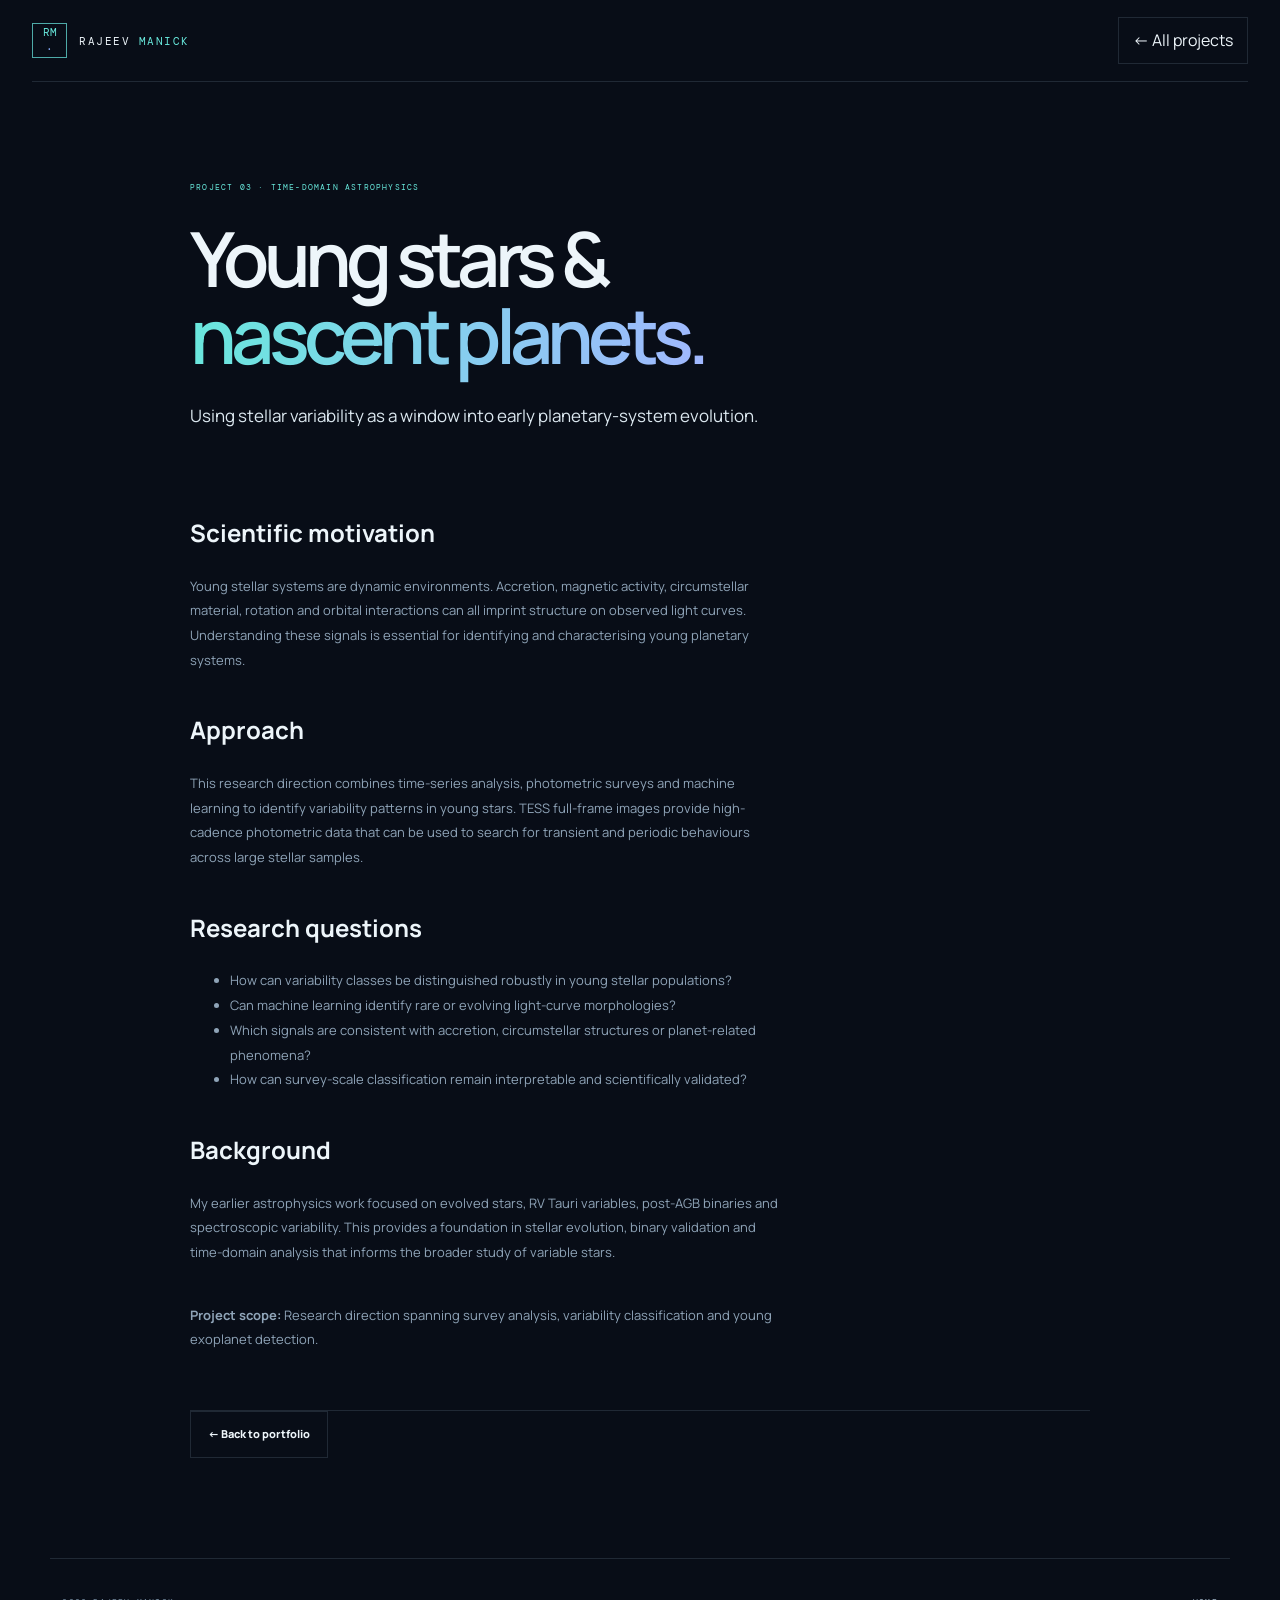
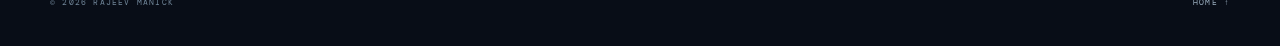
==== projects/young-stars.html @ 3d9db529 "Add files via upload" ====
<!doctype html><html lang="en"><head><meta charset="utf-8"><meta name="viewport" content="width=device-width, initial-scale=1"><meta name="description" content="Time-domain astrophysics, young stars and nascent exoplanet detection using TESS photometry and machine learning."><title>Young Stars & Nascent Planets | Rajeev Manick</title><link rel="icon" href="../assets/favicon.svg"><link rel="preconnect" href="https://fonts.googleapis.com"><link rel="preconnect" href="https://fonts.gstatic.com" crossorigin><link href="https://fonts.googleapis.com/css2?family=DM+Mono:wght@400;500&family=Manrope:wght@400;500;600;700;800&display=swap" rel="stylesheet"><link rel="stylesheet" href="../styles.css"></head><body><header class="header"><a class="brand" href="../index.html"><span class="brand-symbol">RM<span>·</span></span><span>RAJEEV <b>MANICK</b></span></a><a class="nav-cta" href="../index.html#projects">← All projects</a></header><main class="wrap" style="padding:100px 0;max-width:900px"><p class="overline">PROJECT 03 · TIME-DOMAIN ASTROPHYSICS</p><h1 style="font-size:clamp(44px,7vw,76px)">Young stars &<br><span class="gradient-text">nascent planets.</span></h1><p class="hero-lead">Using stellar variability as a window into early planetary-system evolution.</p><div class="section" style="display:block;padding:45px 0"><h2>Scientific motivation</h2><p class="hero-sub">Young stellar systems are dynamic environments. Accretion, magnetic activity, circumstellar material, rotation and orbital interactions can all imprint structure on observed light curves. Understanding these signals is essential for identifying and characterising young planetary systems.</p><h2 style="margin-top:38px">Approach</h2><p class="hero-sub">This research direction combines time-series analysis, photometric surveys and machine learning to identify variability patterns in young stars. TESS full-frame images provide high-cadence photometric data that can be used to search for transient and periodic behaviours across large stellar samples.</p><h2 style="margin-top:38px">Research questions</h2><ul class="hero-sub"><li>How can variability classes be distinguished robustly in young stellar populations?</li><li>Can machine learning identify rare or evolving light-curve morphologies?</li><li>Which signals are consistent with accretion, circumstellar structures or planet-related phenomena?</li><li>How can survey-scale classification remain interpretable and scientifically validated?</li></ul><h2 style="margin-top:38px">Background</h2><p class="hero-sub">My earlier astrophysics work focused on evolved stars, RV Tauri variables, post-AGB binaries and spectroscopic variability. This provides a foundation in stellar evolution, binary validation and time-domain analysis that informs the broader study of variable stars.</p><p class="hero-sub" style="margin-top:38px"><b>Project scope:</b> Research direction spanning survey analysis, variability classification and young exoplanet detection.</p></div><a class="btn secondary" href="../index.html#projects">← Back to portfolio</a></main><footer class="footer wrap"><span>© <span id="year"></span> RAJEEV MANICK</span><a href="../index.html">HOME ↑</a></footer><script src="../script.js"></script></body></html>
---- styles.css ----
:root{--bg:#080d17;--panel:#0d1726;--panel2:#101e30;--ink:#edf5fa;--muted:#91a4b8;--dim:#657b91;--line:rgba(156,188,213,.16);--cyan:#68e8dc;--blue:#8aaeff;--mono:'DM Mono',monospace;--sans:'Manrope',sans-serif}*{box-sizing:border-box}html{scroll-behavior:smooth;scroll-padding-top:90px}body{margin:0;background:var(--bg);color:var(--ink);font-family:var(--sans);line-height:1.7;overflow-x:hidden}a{color:inherit;text-decoration:none}.noise{position:fixed;inset:0;pointer-events:none;z-index:10;opacity:.025;background-image:url("data:image/svg+xml,%3Csvg viewBox='0 0 180 180' xmlns='http://www.w3.org/2000/svg'%3E%3Cfilter id='n'%3E%3CfeTurbulence type='fractalNoise' baseFrequency='.9' numOctaves='3' stitchTiles='stitch'/%3E%3C/filter%3E%3Crect width='100%25' height='100%25' filter='url(%23n)' opacity='.5'/%3E%3C/svg%3E")}.wrap{width:min(1180px,calc(100% - 64px));margin:auto}.header{height:82px;width:min(1300px,calc(100% - 64px));margin:auto;border-bottom:1px solid var(--line);display:flex;align-items:center;justify-content:space-between;position:relative;z-index:20}.brand{display:flex;align-items:center;gap:12px;font:11px var(--mono);letter-spacing:.14em}.brand b{color:var(--cyan);font-weight:400}.brand-symbol{width:35px;height:35px;border:1px solid #4eaaa8;display:grid;place-items:center;color:var(--cyan);font-size:11px;letter-spacing:0}.brand-symbol span{color:var(--blue)}.nav{display:flex;align-items:center;gap:32px;font-size:12px;color:#b7c5d3}.nav a:hover,.profile-links a:hover,.project-content a:hover,.pub-list a:hover{color:var(--cyan)}.nav-cta{border:1px solid var(--line);padding:9px 14px;color:var(--ink)}.menu-toggle{display:none;background:none;border:0;color:var(--ink);font-size:22px}.hero{min-height:680px;display:grid;grid-template-columns:1.04fr .96fr;gap:35px;align-items:center;padding-top:45px;padding-bottom:65px}.eyebrow,.overline,.section-label,.hero-foot,.art-caption,.art-coordinate,.ticker,.r-num,.chips,.project-meta,.pub-list time,.profile-cards small,.footer>span,.footer>a:last-child{font:9px var(--mono);letter-spacing:.15em}.eyebrow{color:var(--cyan);display:flex;align-items:center}.eyebrow i{width:7px;height:7px;border-radius:50%;background:var(--cyan);margin-right:10px;box-shadow:0 0 13px var(--cyan)}h1{font-size:clamp(54px,7vw,88px);line-height:1.01;letter-spacing:-.075em;font-weight:600;margin:28px 0 26px}h1 em{font-style:normal;color:#a3b6c8;font-weight:400}.gradient-text{background:linear-gradient(100deg,#68e8dc,#a1b7ff);background-clip:text;color:transparent}.hero-lead{font-size:17px;line-height:1.85;color:#dce8f0;max-width:610px}.hero-sub{font-size:13px;line-height:1.9;color:#8fa4b8;max-width:590px}.hero-buttons,.contact-links{display:flex;align-items:center;gap:13px;margin-top:30px}.btn{display:inline-flex;align-items:center;gap:20px;padding:13px 17px;font-size:11px;font-weight:800;transition:.2s}.primary{background:var(--cyan);color:#06131c}.primary:hover{background:#a3fff7;transform:translateY(-2px)}.secondary{border:1px solid var(--line);color:var(--ink)}.secondary:hover{border-color:var(--cyan);color:var(--cyan)}.hero-foot{display:flex;gap:13px;align-items:center;margin-top:54px;color:#6e8499;font-size:8px}.hero-foot .line{height:1px;width:35px;background:#456477}.hero-art{height:490px;position:relative;display:grid;place-items:center;background:radial-gradient(ellipse,rgba(28,98,117,.12),transparent 67%)}.hero-art svg{width:100%;max-width:550px;overflow:visible;animation:float 10s ease-in-out infinite}.art-caption,.art-coordinate{position:absolute;color:#7893a8;font-size:8px}.cap-a{top:35px;left:15px}.cap-b{bottom:42px;right:4px}.art-coordinate{bottom:36px;left:17px;line-height:1.8}@keyframes float{50%{transform:translateY(-8px)}}.ticker{border-block:1px solid var(--line);overflow:hidden;white-space:nowrap;padding:16px 0;color:#8298ad}.ticker div{width:max-content;animation:marquee 42s linear infinite}.ticker b{color:var(--cyan);padding:0 30px;font-weight:400}@keyframes marquee{to{transform:translateX(-40%)}}.section{padding-top:112px;padding-bottom:112px;display:grid;grid-template-columns:170px 1fr;gap:42px;border-bottom:1px solid var(--line)}.section-label{color:var(--cyan);padding-top:9px}.section-body h2,.contact h2{font-size:clamp(39px,5vw,59px);line-height:1.12;letter-spacing:-.06em;font-weight:500;margin:0}.section-body h2 span,.contact h2 span{color:#8298ad}.overline{color:var(--cyan);font-size:8px;margin:0 0 17px}.about-grid{display:grid;grid-template-columns:.82fr 1.18fr;gap:58px}.prose p{color:#91a7ba;font-size:13px;line-height:1.95;margin-top:0}.prose p.big{font-size:16px;color:#dbe6ee;line-height:1.85}.timeline{margin:34px 0;border-top:1px solid var(--line)}.timeline>div{display:grid;grid-template-columns:95px 1fr;gap:15px;padding:17px 0;border-bottom:1px solid var(--line)}.timeline time{font:10px var(--mono);color:var(--cyan);padding-top:2px}.timeline b,.timeline small{display:block}.timeline b{font-size:12px}.timeline small{font-size:10px;color:#8196aa;margin-top:4px}.profile-links{display:flex;gap:24px;flex-wrap:wrap}.profile-links a{font-size:11px;color:var(--cyan)}.section-intro{display:flex;justify-content:space-between;align-items:end;gap:45px;margin-bottom:42px}.section-intro>p{max-width:340px;font-size:12px;color:#91a5b8;margin:0 0 5px}.research-grid{display:grid;grid-template-columns:1fr 1fr;border-top:1px solid var(--line);border-left:1px solid var(--line)}.research-card{padding:25px 26px 28px;border-right:1px solid var(--line);border-bottom:1px solid var(--line);min-height:265px;position:relative;background:linear-gradient(140deg,rgba(15,31,49,.62),rgba(8,13,23,0))}.r-num{color:#6d8298;font-size:8px}.r-icon{color:var(--cyan);font-size:24px;margin:16px 0 6px}.research-card h3{font-size:18px;margin:0 0 8px}.research-card p{font-size:11px;color:#8fa4b7;line-height:1.9;max-width:480px;margin:0}.chips{display:flex;flex-wrap:wrap;gap:7px;margin-top:17px;font-size:7px;color:#7f9bb0}.chips span{border:1px solid var(--line);padding:5px 7px}.projects-band{background:#0a1422;border-block:1px solid var(--line)}.projects-band .section{border:0}.project-list{border-top:1px solid var(--line)}.project-row{display:grid;grid-template-columns:190px 1fr 125px;gap:30px;padding:28px 0;border-bottom:1px solid var(--line);align-items:center}.project-meta{display:flex;flex-direction:column;gap:12px;color:#748ba1;font-size:8px}.status{color:var(--cyan)}.project-content h3{font-size:21px;margin:0 0 7px}.project-content p{font-size:12px;color:#93a8ba;line-height:1.9;margin:0;max-width:700px}.project-content a{display:inline-block;margin-top:13px;font-size:10px;color:var(--cyan)}.project-content a b{margin-left:7px}.project-glyph{height:94px;border:1px solid var(--line);display:grid;place-items:center;position:relative;overflow:hidden;color:var(--cyan);font:13px var(--mono);background:radial-gradient(circle,rgba(87,221,211,.13),transparent 70%)}.project-glyph i{position:absolute;border:1px solid rgba(104,232,220,.32);border-radius:50%;width:80px;height:32px;transform:rotate(35deg)}.project-glyph i:nth-of-type(2){transform:rotate(-35deg)}.project-glyph i:nth-of-type(3){width:56px;height:56px}.glyph-sgan i{border-radius:8px;transform:rotate(0);width:68px;height:28px}.glyph-sgan i:nth-of-type(2){transform:translateY(-20px);width:45px}.glyph-sgan i:nth-of-type(3){transform:translateY(20px);width:45px}.glyph-stars{font-size:24px}.glyph-stars i{width:90px;height:90px;transform:none;border-style:dotted}.glyph-stars i:nth-of-type(2){width:60px;height:60px}.glyph-stars i:nth-of-type(3){width:30px;height:30px}.pub-list{border-top:1px solid var(--line)}.pub-list article{display:grid;grid-template-columns:115px 1fr;gap:20px;padding:21px 0;border-bottom:1px solid var(--line)}.pub-list time{font-size:8px;color:var(--cyan);padding-top:5px}.pub-list h3{font-size:14px;margin:0 0 5px}.pub-list p{font-size:10px;color:#8ca1b5;margin:0 0 7px}.pub-list a{font-size:10px;color:#9bded8}.all-pubs{display:inline-block;margin-top:23px;color:var(--cyan);font-size:11px}.profile-grid{display:grid;grid-template-columns:.8fr 1.2fr;gap:55px}.profile-desc{font-size:12px;color:#91a6b8;line-height:1.9;max-width:390px;margin-top:22px}.profile-cards{display:grid;grid-template-columns:1fr 1fr;gap:12px}.profile-cards a{border:1px solid var(--line);padding:19px;display:flex;flex-direction:column;gap:7px;transition:.2s}.profile-cards a:hover{border-color:var(--cyan);transform:translateY(-2px)}.profile-cards small{font-size:7px;color:var(--cyan)}.profile-cards b{font-size:15px}.profile-cards span{font-size:9px;color:#8399ad}.contact{padding:110px 0;background:radial-gradient(ellipse at 65% 50%,rgba(30,111,128,.17),transparent 55%)}.contact-grid{display:grid;grid-template-columns:170px 1fr;gap:42px}.contact h2{font-size:clamp(48px,6vw,72px);margin:17px 0}.contact>div>div>p:not(.overline){font-size:12px;color:#91a7ba;max-width:500px}.footer{min-height:88px;border-top:1px solid var(--line);display:flex;align-items:center;justify-content:space-between;color:#71879a}.footer>span,.footer>a:last-child{font-size:8px}.footer>a:last-child{color:#9cb0c1}.footer>a:last-child:hover{color:var(--cyan)}
@media(max-width:850px){.wrap,.header{width:calc(100% - 42px)}.hero{grid-template-columns:1fr;gap:0;padding-top:75px}.hero-art{height:390px}.section{grid-template-columns:1fr;gap:20px;padding-top:80px;padding-bottom:80px}.about-grid,.profile-grid{grid-template-columns:1fr;gap:30px}.project-row{grid-template-columns:150px 1fr 90px;gap:18px}.section-intro{align-items:start;flex-direction:column;gap:12px}.contact-grid{grid-template-columns:1fr;gap:20px}}
@media(max-width:600px){.header{height:70px}.menu-toggle{display:block}.nav{display:none;position:absolute;top:69px;left:-21px;right:-21px;background:#0d1726;border-bottom:1px solid var(--line);padding:20px 22px;flex-direction:column;align-items:flex-start;gap:19px}.nav.open{display:flex}.hero{padding-top:60px;padding-bottom:48px}h1{font-size:54px}.hero-lead{font-size:15px}.hero-sub{font-size:12px}.hero-art{height:300px}.hero-foot{font-size:7px;gap:8px}.section{padding-top:67px;padding-bottom:67px}.research-grid{grid-template-columns:1fr}.research-card{min-height:0;padding:22px}.project-row{grid-template-columns:1fr;gap:13px}.project-meta{flex-direction:row;justify-content:space-between;flex-wrap:wrap}.project-glyph{display:none}.pub-list article{grid-template-columns:1fr;gap:5px}.profile-cards{grid-template-columns:1fr}.contact{padding:75px 0}.footer{padding:20px 0;gap:15px;flex-wrap:wrap}.footer>span{order:3;width:100%}.btn{padding:12px;font-size:10px}}
@media(prefers-reduced-motion:reduce){html{scroll-behavior:auto}*,*:before,*:after{animation-duration:.01ms!important;animation-iteration-count:1!important;transition-duration:.01ms!important}}
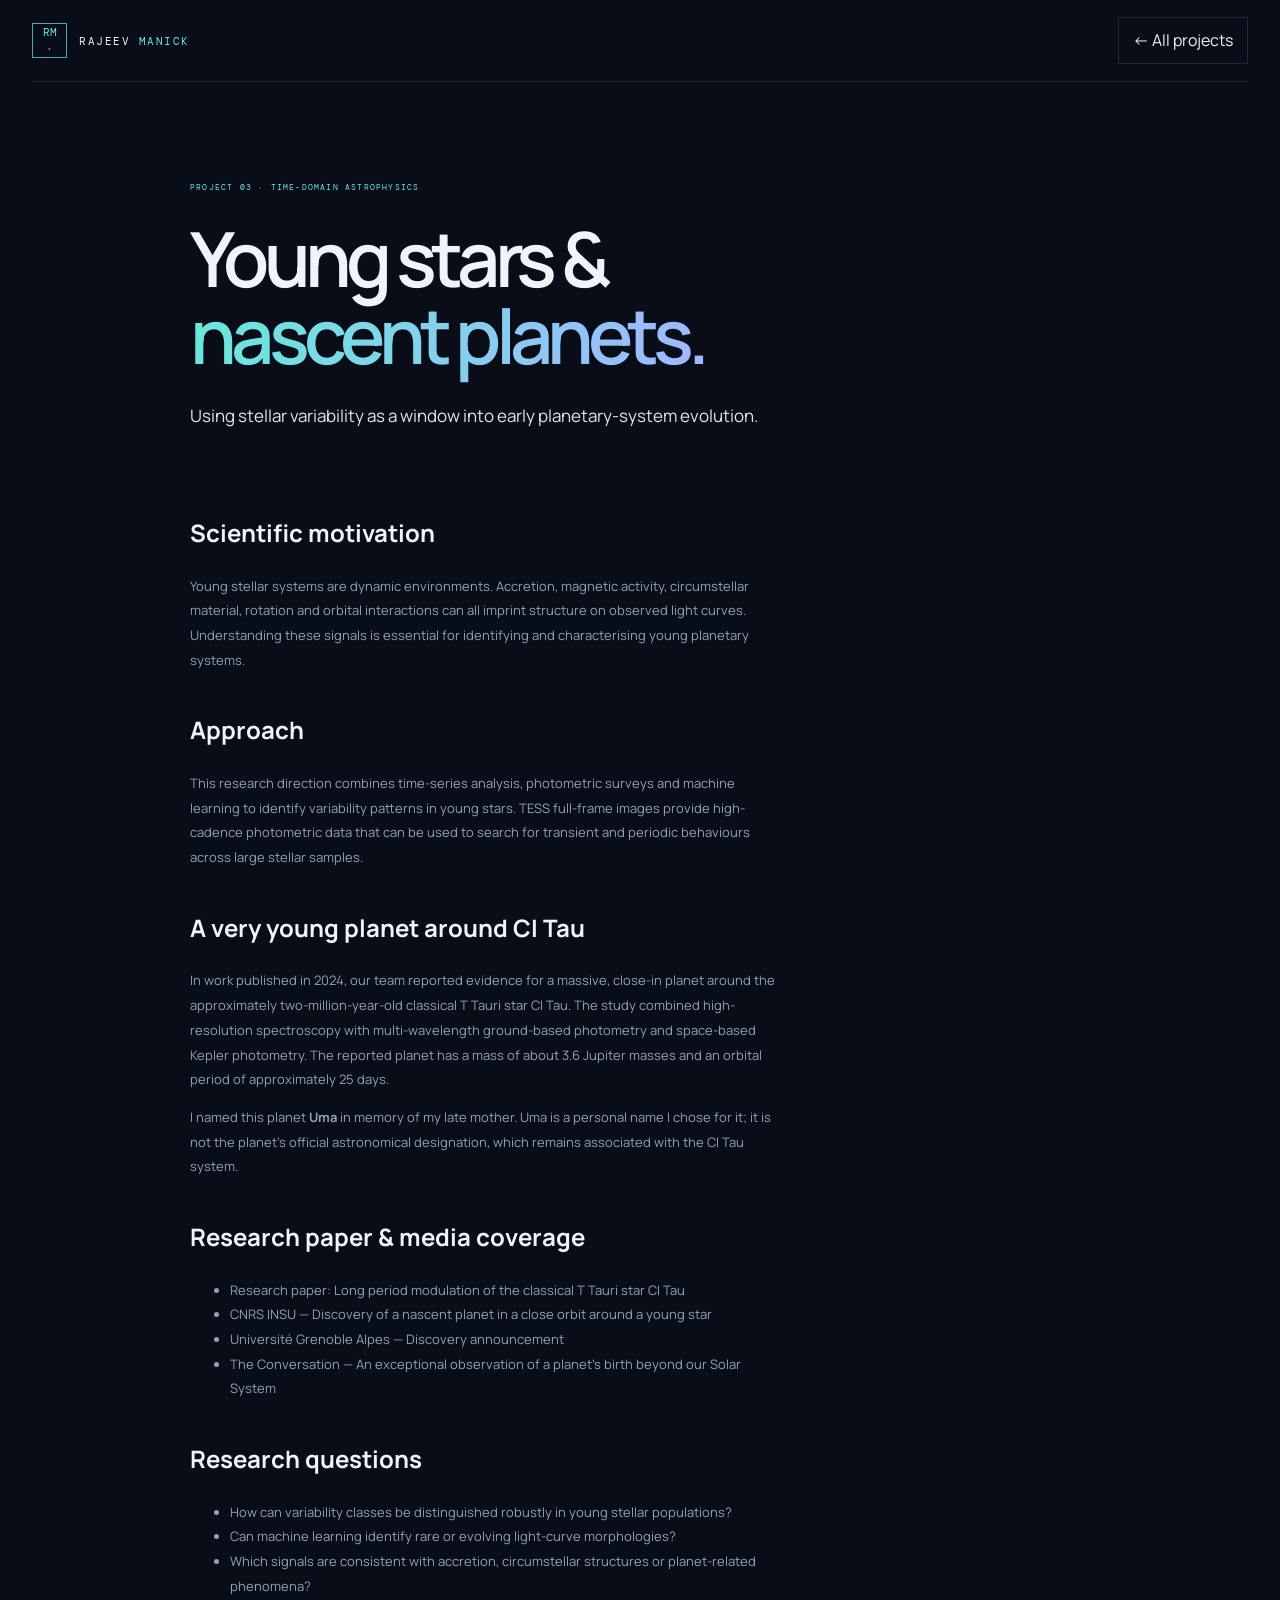
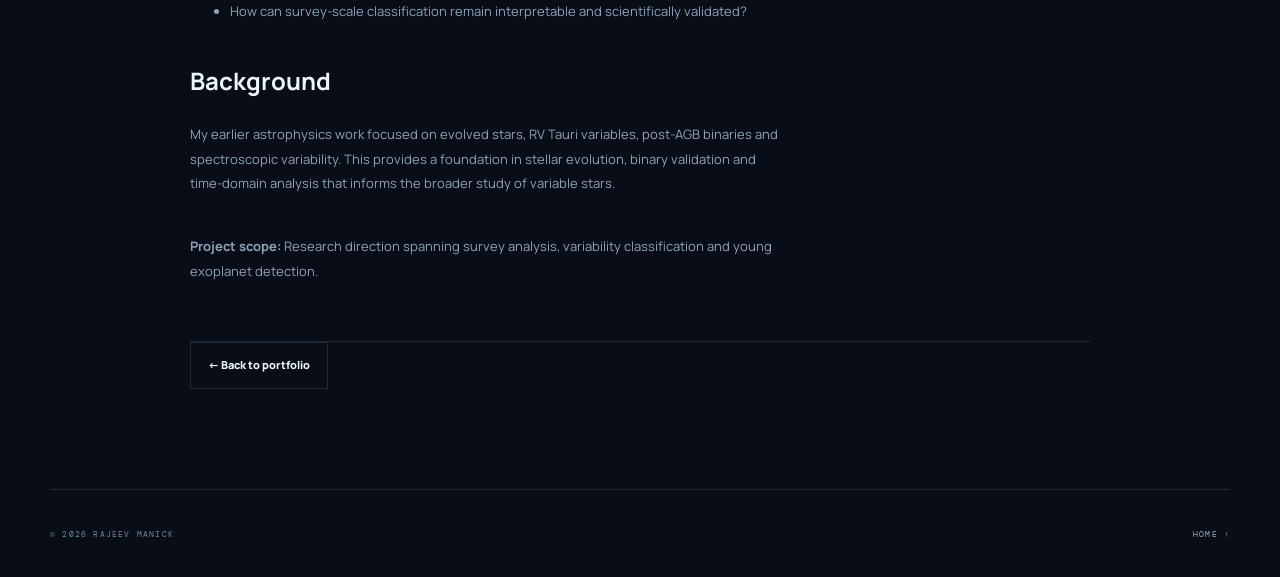
==== commit 2ba5afe1: "Add files via upload" ====
--- a/projects/young-stars.html
+++ b/projects/young-stars.html
@@ -1 +1 @@
-<!doctype html><html lang="en"><head><meta charset="utf-8"><meta name="viewport" content="width=device-width, initial-scale=1"><meta name="description" content="Time-domain astrophysics, young stars and nascent exoplanet detection using TESS photometry and machine learning."><title>Young Stars & Nascent Planets | Rajeev Manick</title><link rel="icon" href="../assets/favicon.svg"><link rel="preconnect" href="https://fonts.googleapis.com"><link rel="preconnect" href="https://fonts.gstatic.com" crossorigin><link href="https://fonts.googleapis.com/css2?family=DM+Mono:wght@400;500&family=Manrope:wght@400;500;600;700;800&display=swap" rel="stylesheet"><link rel="stylesheet" href="../styles.css"></head><body><header class="header"><a class="brand" href="../index.html"><span class="brand-symbol">RM<span>·</span></span><span>RAJEEV <b>MANICK</b></span></a><a class="nav-cta" href="../index.html#projects">← All projects</a></header><main class="wrap" style="padding:100px 0;max-width:900px"><p class="overline">PROJECT 03 · TIME-DOMAIN ASTROPHYSICS</p><h1 style="font-size:clamp(44px,7vw,76px)">Young stars &<br><span class="gradient-text">nascent planets.</span></h1><p class="hero-lead">Using stellar variability as a window into early planetary-system evolution.</p><div class="section" style="display:block;padding:45px 0"><h2>Scientific motivation</h2><p class="hero-sub">Young stellar systems are dynamic environments. Accretion, magnetic activity, circumstellar material, rotation and orbital interactions can all imprint structure on observed light curves. Understanding these signals is essential for identifying and characterising young planetary systems.</p><h2 style="margin-top:38px">Approach</h2><p class="hero-sub">This research direction combines time-series analysis, photometric surveys and machine learning to identify variability patterns in young stars. TESS full-frame images provide high-cadence photometric data that can be used to search for transient and periodic behaviours across large stellar samples.</p><h2 style="margin-top:38px">Research questions</h2><ul class="hero-sub"><li>How can variability classes be distinguished robustly in young stellar populations?</li><li>Can machine learning identify rare or evolving light-curve morphologies?</li><li>Which signals are consistent with accretion, circumstellar structures or planet-related phenomena?</li><li>How can survey-scale classification remain interpretable and scientifically validated?</li></ul><h2 style="margin-top:38px">Background</h2><p class="hero-sub">My earlier astrophysics work focused on evolved stars, RV Tauri variables, post-AGB binaries and spectroscopic variability. This provides a foundation in stellar evolution, binary validation and time-domain analysis that informs the broader study of variable stars.</p><p class="hero-sub" style="margin-top:38px"><b>Project scope:</b> Research direction spanning survey analysis, variability classification and young exoplanet detection.</p></div><a class="btn secondary" href="../index.html#projects">← Back to portfolio</a></main><footer class="footer wrap"><span>© <span id="year"></span> RAJEEV MANICK</span><a href="../index.html">HOME ↑</a></footer><script src="../script.js"></script></body></html>
+<!doctype html><html lang="en"><head><meta charset="utf-8"><meta name="viewport" content="width=device-width, initial-scale=1"><meta name="description" content="Time-domain astrophysics, young stars and nascent exoplanet detection using TESS photometry and machine learning."><title>Young Stars & Nascent Planets | Rajeev Manick</title><link rel="icon" href="../assets/favicon.svg"><link rel="preconnect" href="https://fonts.googleapis.com"><link rel="preconnect" href="https://fonts.gstatic.com" crossorigin><link href="https://fonts.googleapis.com/css2?family=DM+Mono:wght@400;500&family=Manrope:wght@400;500;600;700;800&display=swap" rel="stylesheet"><link rel="stylesheet" href="../styles.css"></head><body><header class="header"><a class="brand" href="../index.html"><span class="brand-symbol">RM<span>·</span></span><span>RAJEEV <b>MANICK</b></span></a><a class="nav-cta" href="../index.html#projects">← All projects</a></header><main class="wrap" style="padding:100px 0;max-width:900px"><p class="overline">PROJECT 03 · TIME-DOMAIN ASTROPHYSICS</p><h1 style="font-size:clamp(44px,7vw,76px)">Young stars &<br><span class="gradient-text">nascent planets.</span></h1><p class="hero-lead">Using stellar variability as a window into early planetary-system evolution.</p><div class="section" style="display:block;padding:45px 0"><h2>Scientific motivation</h2><p class="hero-sub">Young stellar systems are dynamic environments. Accretion, magnetic activity, circumstellar material, rotation and orbital interactions can all imprint structure on observed light curves. Understanding these signals is essential for identifying and characterising young planetary systems.</p><h2 style="margin-top:38px">Approach</h2><p class="hero-sub">This research direction combines time-series analysis, photometric surveys and machine learning to identify variability patterns in young stars. TESS full-frame images provide high-cadence photometric data that can be used to search for transient and periodic behaviours across large stellar samples.</p><h2 style="margin-top:38px">A very young planet around CI Tau</h2><p class="hero-sub">In work published in 2024, our team reported evidence for a massive, close-in planet around the approximately two-million-year-old classical T Tauri star CI Tau. The study combined high-resolution spectroscopy with multi-wavelength ground-based photometry and space-based Kepler photometry. The reported planet has a mass of about 3.6 Jupiter masses and an orbital period of approximately 25 days.</p><p class="hero-sub">I named this planet <b>Uma</b> in memory of my late mother. Uma is a personal name I chose for it; it is not the planet’s official astronomical designation, which remains associated with the CI Tau system.</p><h2 style="margin-top:38px">Research paper & media coverage</h2><ul class="hero-sub"><li><a href="https://arxiv.org/abs/2403.03706" target="_blank" rel="noopener">Research paper: Long period modulation of the classical T Tauri star CI Tau</a></li><li><a href="https://www.insu.cnrs.fr/fr/cnrsinfo/decouverte-dune-planete-naissante-en-orbite-proche-autour-dune-etoile-jeune" target="_blank" rel="noopener">CNRS INSU — Discovery of a nascent planet in a close orbit around a young star</a></li><li><a href="https://www.univ-grenoble-alpes.fr/en/news/top-stories/actualites-recherche/decouverte-d-une-planete-naissante-en-orbite-proche-autour-dune-etoile-jeune-1407275.kjsp" target="_blank" rel="noopener">Université Grenoble Alpes — Discovery announcement</a></li><li><a href="https://theconversation.com/lobservation-exceptionnelle-de-la-naissance-dune-planete-en-dehors-de-notre-systeme-solaire-238341" target="_blank" rel="noopener">The Conversation — An exceptional observation of a planet’s birth beyond our Solar System</a></li></ul><h2 style="margin-top:38px">Research questions</h2><ul class="hero-sub"><li>How can variability classes be distinguished robustly in young stellar populations?</li><li>Can machine learning identify rare or evolving light-curve morphologies?</li><li>Which signals are consistent with accretion, circumstellar structures or planet-related phenomena?</li><li>How can survey-scale classification remain interpretable and scientifically validated?</li></ul><h2 style="margin-top:38px">Background</h2><p class="hero-sub">My earlier astrophysics work focused on evolved stars, RV Tauri variables, post-AGB binaries and spectroscopic variability. This provides a foundation in stellar evolution, binary validation and time-domain analysis that informs the broader study of variable stars.</p><p class="hero-sub" style="margin-top:38px"><b>Project scope:</b> Research direction spanning survey analysis, variability classification and young exoplanet detection.</p></div><a class="btn secondary" href="../index.html#projects">← Back to portfolio</a></main><footer class="footer wrap"><span>© <span id="year"></span> RAJEEV MANICK</span><a href="../index.html">HOME ↑</a></footer><script src="../script.js"></script></body></html>
